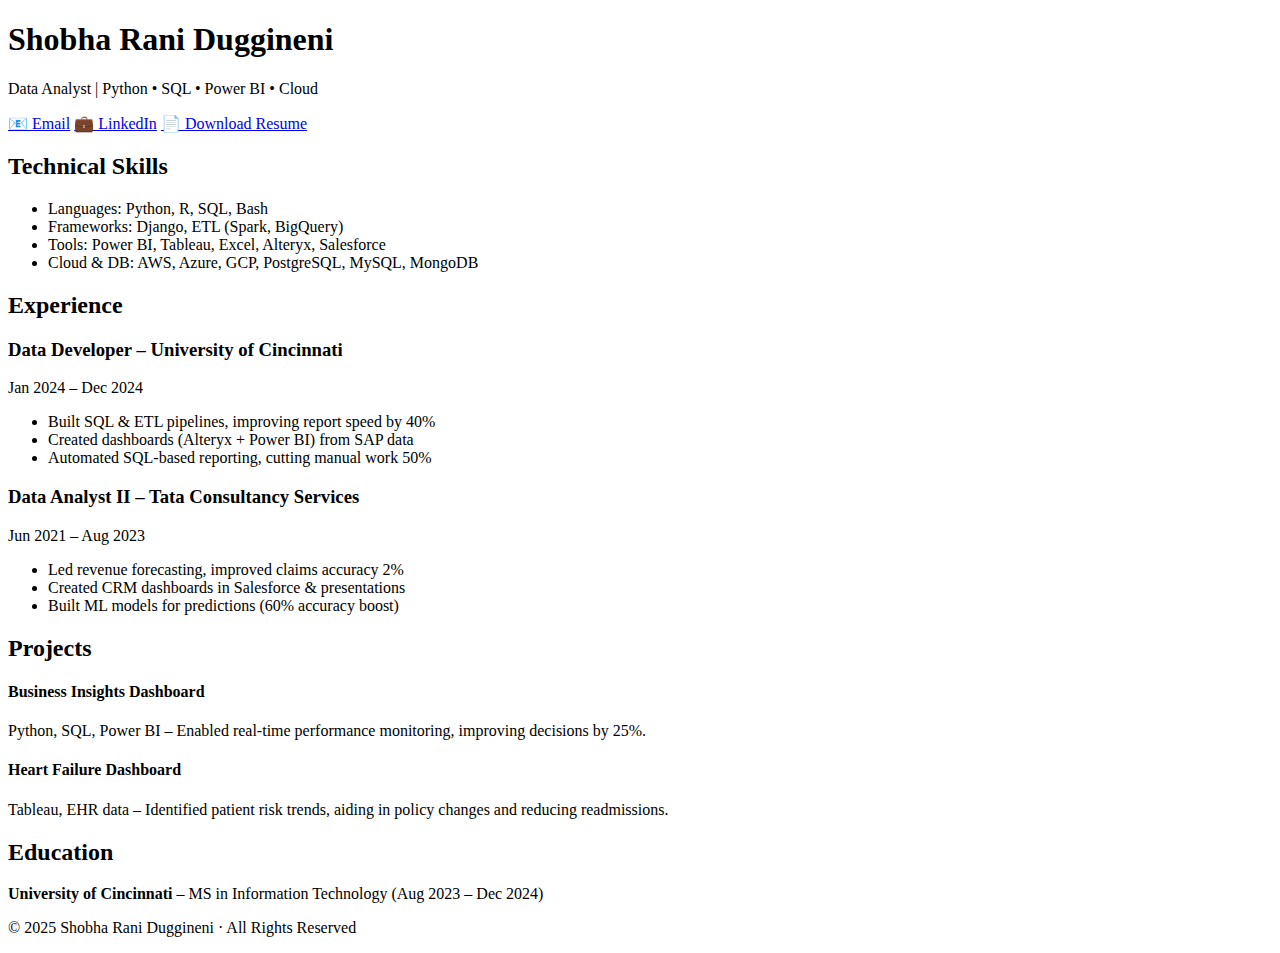
==== index.html @ 4eeff695 "Rename index (1).html to index.html" ====
<!DOCTYPE html>
<html lang="en">
<head>
    <meta charset="UTF-8" />
    <meta name="viewport" content="width=device-width, initial-scale=1.0"/>
    <title>Shobha Rani Duggineni – Portfolio</title>
    <link rel="stylesheet" href="styles.css"/>
</head>
<body>
    <div class="container">
        <header>
            <h1>Shobha Rani Duggineni</h1>
            <p class="subtitle">Data Analyst | Python • SQL • Power BI • Cloud</p>
            <div class="links">
                <a href="mailto:shobhaduggineni.d20@gmail.com">📧 Email</a>
                <a href="https://linkedin.com/in/shobha-duggineni" target="_blank">💼 LinkedIn</a>
                <a href="resume.pdf" download>📄 Download Resume</a>
            </div>
        </header>

        <section>
            <h2>Technical Skills</h2>
            <ul>
                <li>Languages: Python, R, SQL, Bash</li>
                <li>Frameworks: Django, ETL (Spark, BigQuery)</li>
                <li>Tools: Power BI, Tableau, Excel, Alteryx, Salesforce</li>
                <li>Cloud & DB: AWS, Azure, GCP, PostgreSQL, MySQL, MongoDB</li>
            </ul>
        </section>

        <section>
            <h2>Experience</h2>
            <div class="job">
                <h3>Data Developer – University of Cincinnati</h3>
                <p class="duration">Jan 2024 – Dec 2024</p>
                <ul>
                    <li>Built SQL & ETL pipelines, improving report speed by 40%</li>
                    <li>Created dashboards (Alteryx + Power BI) from SAP data</li>
                    <li>Automated SQL-based reporting, cutting manual work 50%</li>
                </ul>
            </div>
            <div class="job">
                <h3>Data Analyst II – Tata Consultancy Services</h3>
                <p class="duration">Jun 2021 – Aug 2023</p>
                <ul>
                    <li>Led revenue forecasting, improved claims accuracy 2%</li>
                    <li>Created CRM dashboards in Salesforce & presentations</li>
                    <li>Built ML models for predictions (60% accuracy boost)</li>
                </ul>
            </div>
        </section>

        <section>
            <h2>Projects</h2>
            <div class="project">
                <h4>Business Insights Dashboard</h4>
                <p>Python, SQL, Power BI – Enabled real-time performance monitoring, improving decisions by 25%.</p>
            </div>
            <div class="project">
                <h4>Heart Failure Dashboard</h4>
                <p>Tableau, EHR data – Identified patient risk trends, aiding in policy changes and reducing readmissions.</p>
            </div>
        </section>

        <section>
            <h2>Education</h2>
            <p><strong>University of Cincinnati</strong> – MS in Information Technology (Aug 2023 – Dec 2024)</p>
        </section>

        <footer>
            <p>© 2025 Shobha Rani Duggineni · All Rights Reserved</p>
        </footer>
    </div>
</body>
</html>
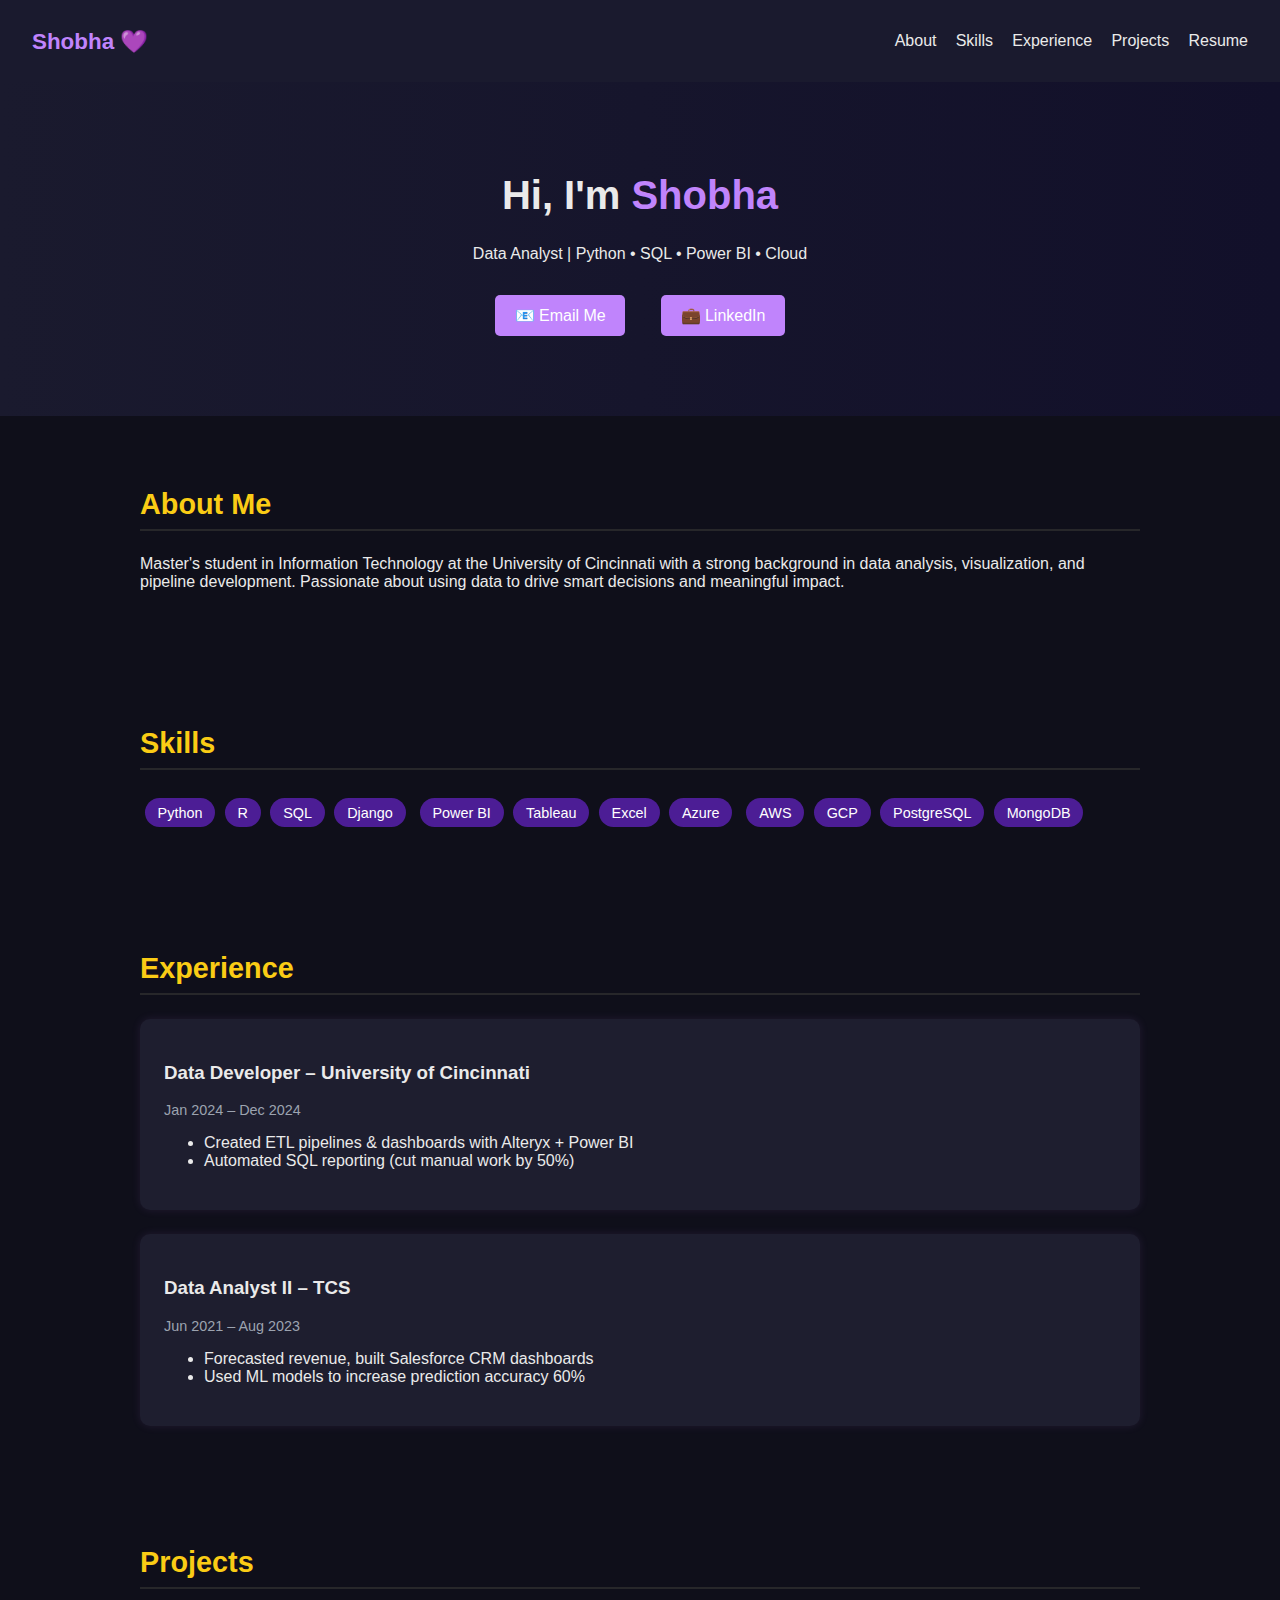
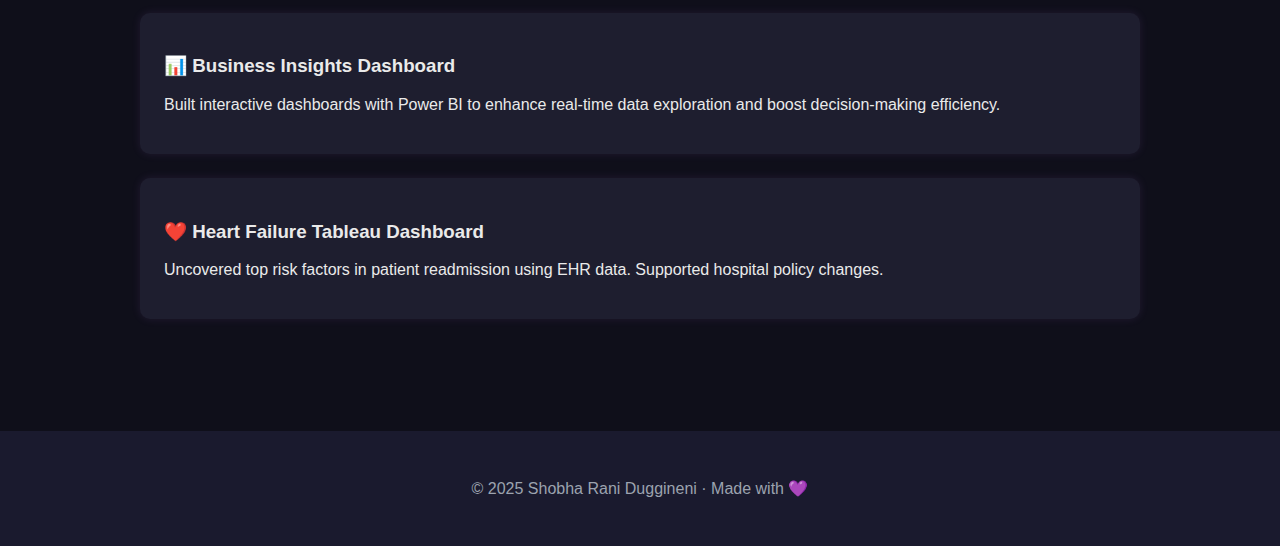
==== commit 1738b72b: "Add files via upload" ====
--- a/index.html
+++ b/index.html
@@ -2,75 +2,80 @@
 <!DOCTYPE html>
 <html lang="en">
 <head>
-    <meta charset="UTF-8" />
-    <meta name="viewport" content="width=device-width, initial-scale=1.0"/>
-    <title>Shobha Rani Duggineni – Portfolio</title>
-    <link rel="stylesheet" href="styles.css"/>
+  <meta charset="UTF-8" />
+  <meta name="viewport" content="width=device-width, initial-scale=1.0"/>
+  <title>Shobha Rani Duggineni – Portfolio</title>
+  <link rel="stylesheet" href="style.css"/>
 </head>
 <body>
-    <div class="container">
-        <header>
-            <h1>Shobha Rani Duggineni</h1>
-            <p class="subtitle">Data Analyst | Python • SQL • Power BI • Cloud</p>
-            <div class="links">
-                <a href="mailto:shobhaduggineni.d20@gmail.com">📧 Email</a>
-                <a href="https://linkedin.com/in/shobha-duggineni" target="_blank">💼 LinkedIn</a>
-                <a href="resume.pdf" download>📄 Download Resume</a>
-            </div>
-        </header>
+  <nav class="navbar">
+    <div class="logo">Shobha 💜</div>
+    <ul class="nav-links">
+      <li><a href="#about">About</a></li>
+      <li><a href="#skills">Skills</a></li>
+      <li><a href="#experience">Experience</a></li>
+      <li><a href="#projects">Projects</a></li>
+      <li><a href="resume.pdf" download>Resume</a></li>
+    </ul>
+  </nav>
 
-        <section>
-            <h2>Technical Skills</h2>
-            <ul>
-                <li>Languages: Python, R, SQL, Bash</li>
-                <li>Frameworks: Django, ETL (Spark, BigQuery)</li>
-                <li>Tools: Power BI, Tableau, Excel, Alteryx, Salesforce</li>
-                <li>Cloud & DB: AWS, Azure, GCP, PostgreSQL, MySQL, MongoDB</li>
-            </ul>
-        </section>
+  <header class="hero">
+    <h1>Hi, I'm <span>Shobha</span></h1>
+    <p>Data Analyst | Python • SQL • Power BI • Cloud</p>
+    <div class="cta-buttons">
+      <a href="mailto:shobhaduggineni.d20@gmail.com">📧 Email Me</a>
+      <a href="https://linkedin.com/in/shobha-duggineni" target="_blank">💼 LinkedIn</a>
+    </div>
+  </header>
 
-        <section>
-            <h2>Experience</h2>
-            <div class="job">
-                <h3>Data Developer – University of Cincinnati</h3>
-                <p class="duration">Jan 2024 – Dec 2024</p>
-                <ul>
-                    <li>Built SQL & ETL pipelines, improving report speed by 40%</li>
-                    <li>Created dashboards (Alteryx + Power BI) from SAP data</li>
-                    <li>Automated SQL-based reporting, cutting manual work 50%</li>
-                </ul>
-            </div>
-            <div class="job">
-                <h3>Data Analyst II – Tata Consultancy Services</h3>
-                <p class="duration">Jun 2021 – Aug 2023</p>
-                <ul>
-                    <li>Led revenue forecasting, improved claims accuracy 2%</li>
-                    <li>Created CRM dashboards in Salesforce & presentations</li>
-                    <li>Built ML models for predictions (60% accuracy boost)</li>
-                </ul>
-            </div>
-        </section>
+  <section id="about">
+    <h2>About Me</h2>
+    <p>Master's student in Information Technology at the University of Cincinnati with a strong background in data analysis, visualization, and pipeline development. Passionate about using data to drive smart decisions and meaningful impact.</p>
+  </section>
 
-        <section>
-            <h2>Projects</h2>
-            <div class="project">
-                <h4>Business Insights Dashboard</h4>
-                <p>Python, SQL, Power BI – Enabled real-time performance monitoring, improving decisions by 25%.</p>
-            </div>
-            <div class="project">
-                <h4>Heart Failure Dashboard</h4>
-                <p>Tableau, EHR data – Identified patient risk trends, aiding in policy changes and reducing readmissions.</p>
-            </div>
-        </section>
+  <section id="skills">
+    <h2>Skills</h2>
+    <div class="tags">
+      <span>Python</span><span>R</span><span>SQL</span><span>Django</span>
+      <span>Power BI</span><span>Tableau</span><span>Excel</span><span>Azure</span>
+      <span>AWS</span><span>GCP</span><span>PostgreSQL</span><span>MongoDB</span>
+    </div>
+  </section>
 
-        <section>
-            <h2>Education</h2>
-            <p><strong>University of Cincinnati</strong> – MS in Information Technology (Aug 2023 – Dec 2024)</p>
-        </section>
+  <section id="experience">
+    <h2>Experience</h2>
+    <div class="card">
+      <h3>Data Developer – University of Cincinnati</h3>
+      <p class="date">Jan 2024 – Dec 2024</p>
+      <ul>
+        <li>Created ETL pipelines & dashboards with Alteryx + Power BI</li>
+        <li>Automated SQL reporting (cut manual work by 50%)</li>
+      </ul>
+    </div>
+    <div class="card">
+      <h3>Data Analyst II – TCS</h3>
+      <p class="date">Jun 2021 – Aug 2023</p>
+      <ul>
+        <li>Forecasted revenue, built Salesforce CRM dashboards</li>
+        <li>Used ML models to increase prediction accuracy 60%</li>
+      </ul>
+    </div>
+  </section>
 
-        <footer>
-            <p>© 2025 Shobha Rani Duggineni · All Rights Reserved</p>
-        </footer>
+  <section id="projects">
+    <h2>Projects</h2>
+    <div class="card">
+      <h3>📊 Business Insights Dashboard</h3>
+      <p>Built interactive dashboards with Power BI to enhance real-time data exploration and boost decision-making efficiency.</p>
     </div>
+    <div class="card">
+      <h3>❤️ Heart Failure Tableau Dashboard</h3>
+      <p>Uncovered top risk factors in patient readmission using EHR data. Supported hospital policy changes.</p>
+    </div>
+  </section>
+
+  <footer>
+    <p>© 2025 Shobha Rani Duggineni · Made with 💜</p>
+  </footer>
 </body>
 </html>
--- a/style.css
+++ b/style.css
@@ -0,0 +1,98 @@
+
+body {
+  margin: 0;
+  font-family: 'Segoe UI', sans-serif;
+  background-color: #0f0f1a;
+  color: #eaeaea;
+  scroll-behavior: smooth;
+}
+.navbar {
+  background-color: #1a1a2e;
+  padding: 1rem 2rem;
+  display: flex;
+  justify-content: space-between;
+  align-items: center;
+  position: sticky;
+  top: 0;
+  z-index: 999;
+}
+.logo {
+  font-size: 1.4rem;
+  font-weight: bold;
+  color: #c084fc;
+}
+.nav-links {
+  list-style: none;
+  display: flex;
+  gap: 1.2rem;
+}
+.nav-links li a {
+  text-decoration: none;
+  color: #eaeaea;
+  transition: color 0.2s ease-in-out;
+}
+.nav-links li a:hover {
+  color: #c084fc;
+}
+.hero {
+  text-align: center;
+  padding: 4rem 2rem;
+  background: linear-gradient(to right, #1a1a2e, #12102a);
+}
+.hero h1 {
+  font-size: 2.5rem;
+}
+.hero h1 span {
+  color: #c084fc;
+}
+.cta-buttons a {
+  margin: 1rem;
+  padding: 0.7rem 1.2rem;
+  background-color: #c084fc;
+  color: #fff;
+  border-radius: 5px;
+  text-decoration: none;
+  display: inline-block;
+}
+section {
+  padding: 3rem 2rem;
+  max-width: 1000px;
+  margin: auto;
+}
+h2 {
+  font-size: 1.8rem;
+  color: #facc15;
+  border-bottom: 2px solid #27272a;
+  padding-bottom: 0.5rem;
+}
+.tags span {
+  display: inline-block;
+  background-color: #4c1d95;
+  color: #fff;
+  padding: 0.4rem 0.8rem;
+  margin: 0.3rem;
+  border-radius: 999px;
+  font-size: 0.9rem;
+}
+.card {
+  background-color: #1e1e2f;
+  padding: 1.5rem;
+  margin-top: 1.5rem;
+  border-radius: 10px;
+  box-shadow: 0 0 10px rgba(192, 132, 252, 0.1);
+  transition: transform 0.2s ease;
+}
+.card:hover {
+  transform: scale(1.02);
+}
+.date {
+  font-size: 0.9rem;
+  color: #9ca3af;
+}
+footer {
+  text-align: center;
+  padding: 2rem;
+  color: #9ca3af;
+  background-color: #1a1a2e;
+  margin-top: 4rem;
+}
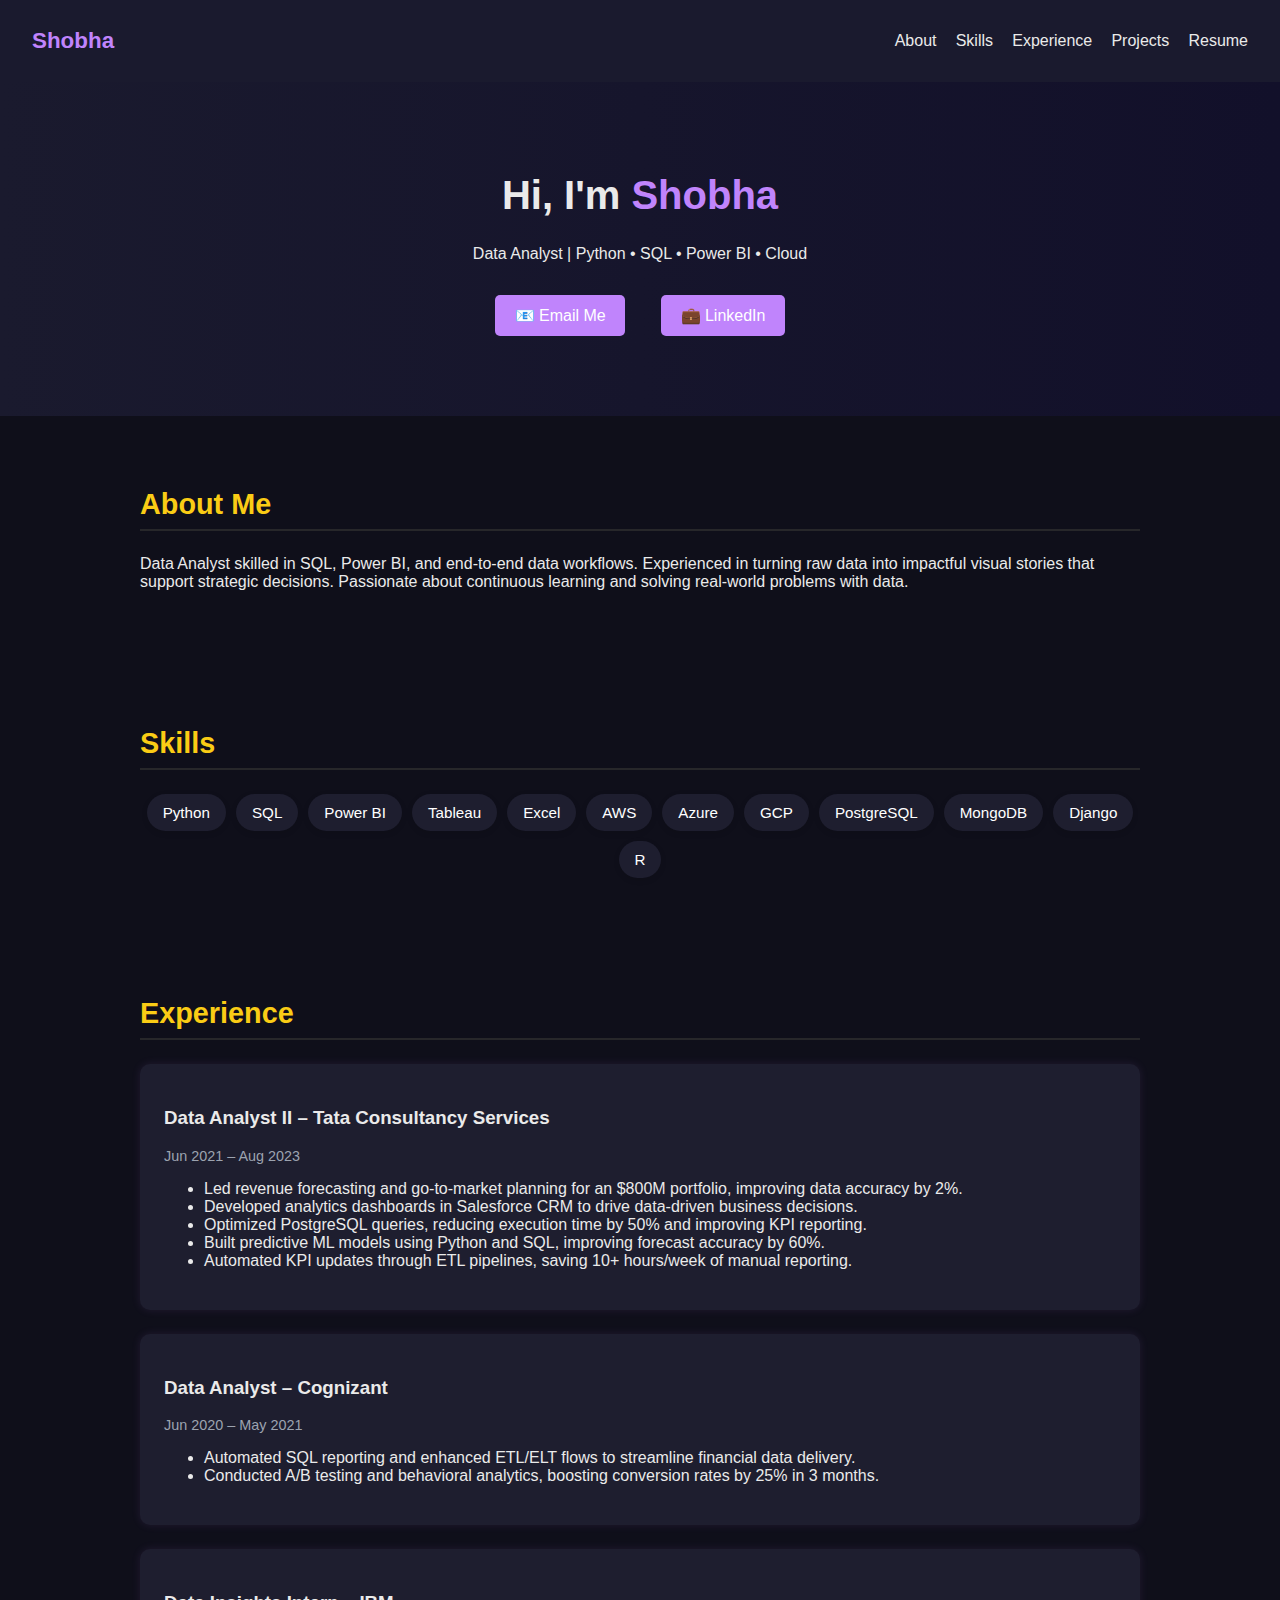
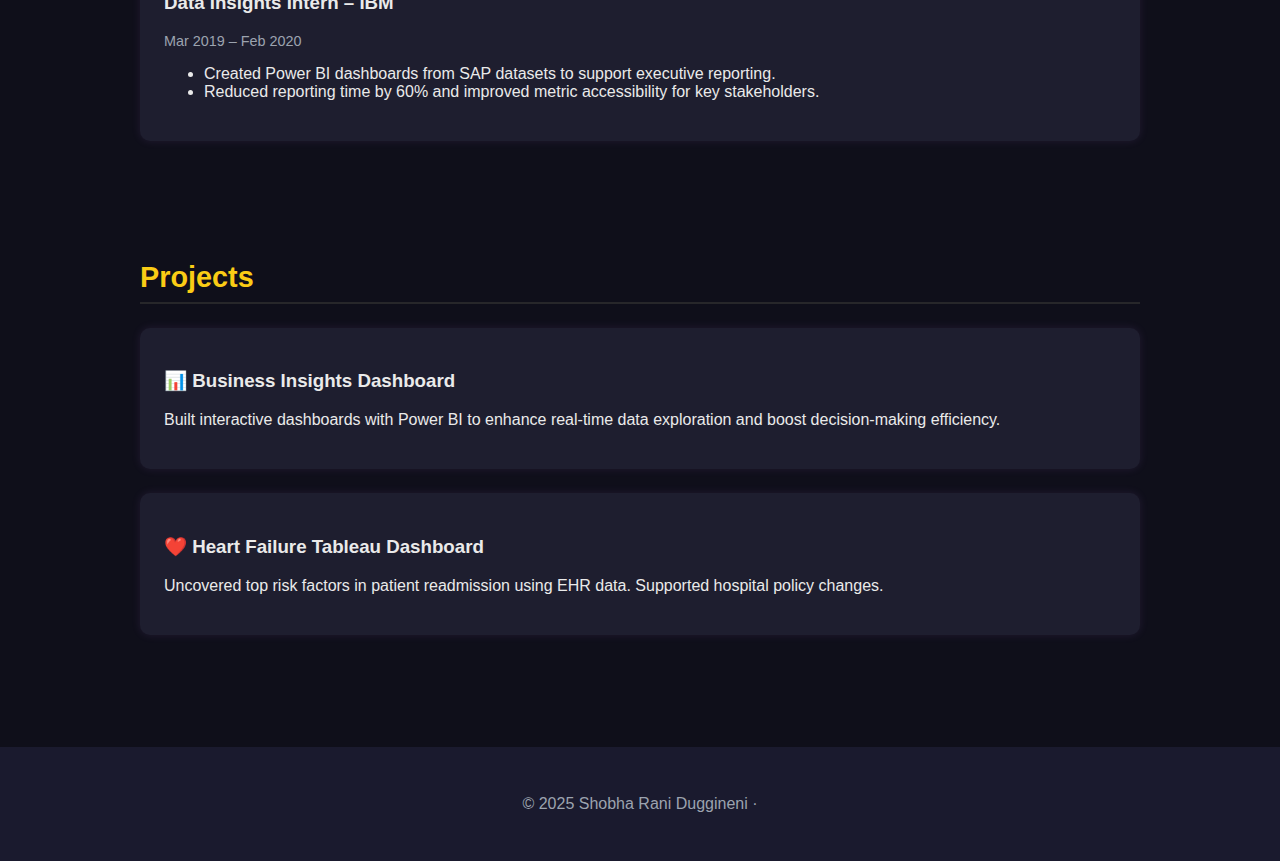
==== commit aed0e187: "Update index.html" ====
--- a/index.html
+++ b/index.html
@@ -1,4 +1,3 @@
-
 <!DOCTYPE html>
 <html lang="en">
 <head>
@@ -6,10 +5,37 @@
   <meta name="viewport" content="width=device-width, initial-scale=1.0"/>
   <title>Shobha Rani Duggineni – Portfolio</title>
   <link rel="stylesheet" href="style.css"/>
+  <style>
+    /* 🔵 New Skills Styling */
+    .skills-container {
+      display: flex;
+      flex-wrap: wrap;
+      gap: 10px;
+      margin-top: 1rem;
+      justify-content: center;
+    }
+
+    .skill-tag {
+      background: #1e1e2f;
+      color: #ffffff;
+      padding: 10px 16px;
+      border-radius: 25px;
+      font-size: 0.95rem;
+      font-weight: 500;
+      transition: transform 0.2s ease, background 0.3s ease;
+      box-shadow: 0 2px 6px rgba(0,0,0,0.1);
+      cursor: default;
+    }
+
+    .skill-tag:hover {
+      transform: scale(1.05);
+      background: #007bff;
+    }
+  </style>
 </head>
 <body>
   <nav class="navbar">
-    <div class="logo">Shobha 💜</div>
+    <div class="logo">Shobha</div>
     <ul class="nav-links">
       <li><a href="#about">About</a></li>
       <li><a href="#skills">Skills</a></li>
@@ -30,34 +56,58 @@
 
   <section id="about">
     <h2>About Me</h2>
-    <p>Master's student in Information Technology at the University of Cincinnati with a strong background in data analysis, visualization, and pipeline development. Passionate about using data to drive smart decisions and meaningful impact.</p>
+    <p>Data Analyst skilled in SQL, Power BI, and end-to-end data workflows. Experienced in turning raw data into impactful visual 
+      stories that support strategic decisions. Passionate about continuous learning and solving real-world problems with data.</p>
   </section>
 
   <section id="skills">
     <h2>Skills</h2>
-    <div class="tags">
-      <span>Python</span><span>R</span><span>SQL</span><span>Django</span>
-      <span>Power BI</span><span>Tableau</span><span>Excel</span><span>Azure</span>
-      <span>AWS</span><span>GCP</span><span>PostgreSQL</span><span>MongoDB</span>
+    <div class="skills-container">
+      <span class="skill-tag">Python</span>
+      <span class="skill-tag">SQL</span>
+      <span class="skill-tag">Power BI</span>
+      <span class="skill-tag">Tableau</span>
+      <span class="skill-tag">Excel</span>
+      <span class="skill-tag">AWS</span>
+      <span class="skill-tag">Azure</span>
+      <span class="skill-tag">GCP</span>
+      <span class="skill-tag">PostgreSQL</span>
+      <span class="skill-tag">MongoDB</span>
+      <span class="skill-tag">Django</span>
+      <span class="skill-tag">R</span>
     </div>
   </section>
 
   <section id="experience">
     <h2>Experience</h2>
+
     <div class="card">
-      <h3>Data Developer – University of Cincinnati</h3>
-      <p class="date">Jan 2024 – Dec 2024</p>
+      <h3>Data Analyst II – Tata Consultancy Services</h3>
+      <p class="date">Jun 2021 – Aug 2023</p>
       <ul>
-        <li>Created ETL pipelines & dashboards with Alteryx + Power BI</li>
-        <li>Automated SQL reporting (cut manual work by 50%)</li>
+        <li>Led revenue forecasting and go-to-market planning for an $800M portfolio, improving data accuracy by 2%.</li>
+        <li>Developed analytics dashboards in Salesforce CRM to drive data-driven business decisions.</li>
+        <li>Optimized PostgreSQL queries, reducing execution time by 50% and improving KPI reporting.</li>
+        <li>Built predictive ML models using Python and SQL, improving forecast accuracy by 60%.</li>
+        <li>Automated KPI updates through ETL pipelines, saving 10+ hours/week of manual reporting.</li>
       </ul>
     </div>
+
     <div class="card">
-      <h3>Data Analyst II – TCS</h3>
-      <p class="date">Jun 2021 – Aug 2023</p>
+      <h3>Data Analyst – Cognizant</h3>
+      <p class="date">Jun 2020 – May 2021</p>
       <ul>
-        <li>Forecasted revenue, built Salesforce CRM dashboards</li>
-        <li>Used ML models to increase prediction accuracy 60%</li>
+        <li>Automated SQL reporting and enhanced ETL/ELT flows to streamline financial data delivery.</li>
+        <li>Conducted A/B testing and behavioral analytics, boosting conversion rates by 25% in 3 months.</li>
+      </ul>
+    </div>
+
+    <div class="card">
+      <h3>Data Insights Intern – IBM</h3>
+      <p class="date">Mar 2019 – Feb 2020</p>
+      <ul>
+        <li>Created Power BI dashboards from SAP datasets to support executive reporting.</li>
+        <li>Reduced reporting time by 60% and improved metric accessibility for key stakeholders.</li>
       </ul>
     </div>
   </section>
@@ -75,7 +125,7 @@
   </section>
 
   <footer>
-    <p>© 2025 Shobha Rani Duggineni · Made with 💜</p>
+    <p>© 2025 Shobha Rani Duggineni · </p>
   </footer>
 </body>
 </html>
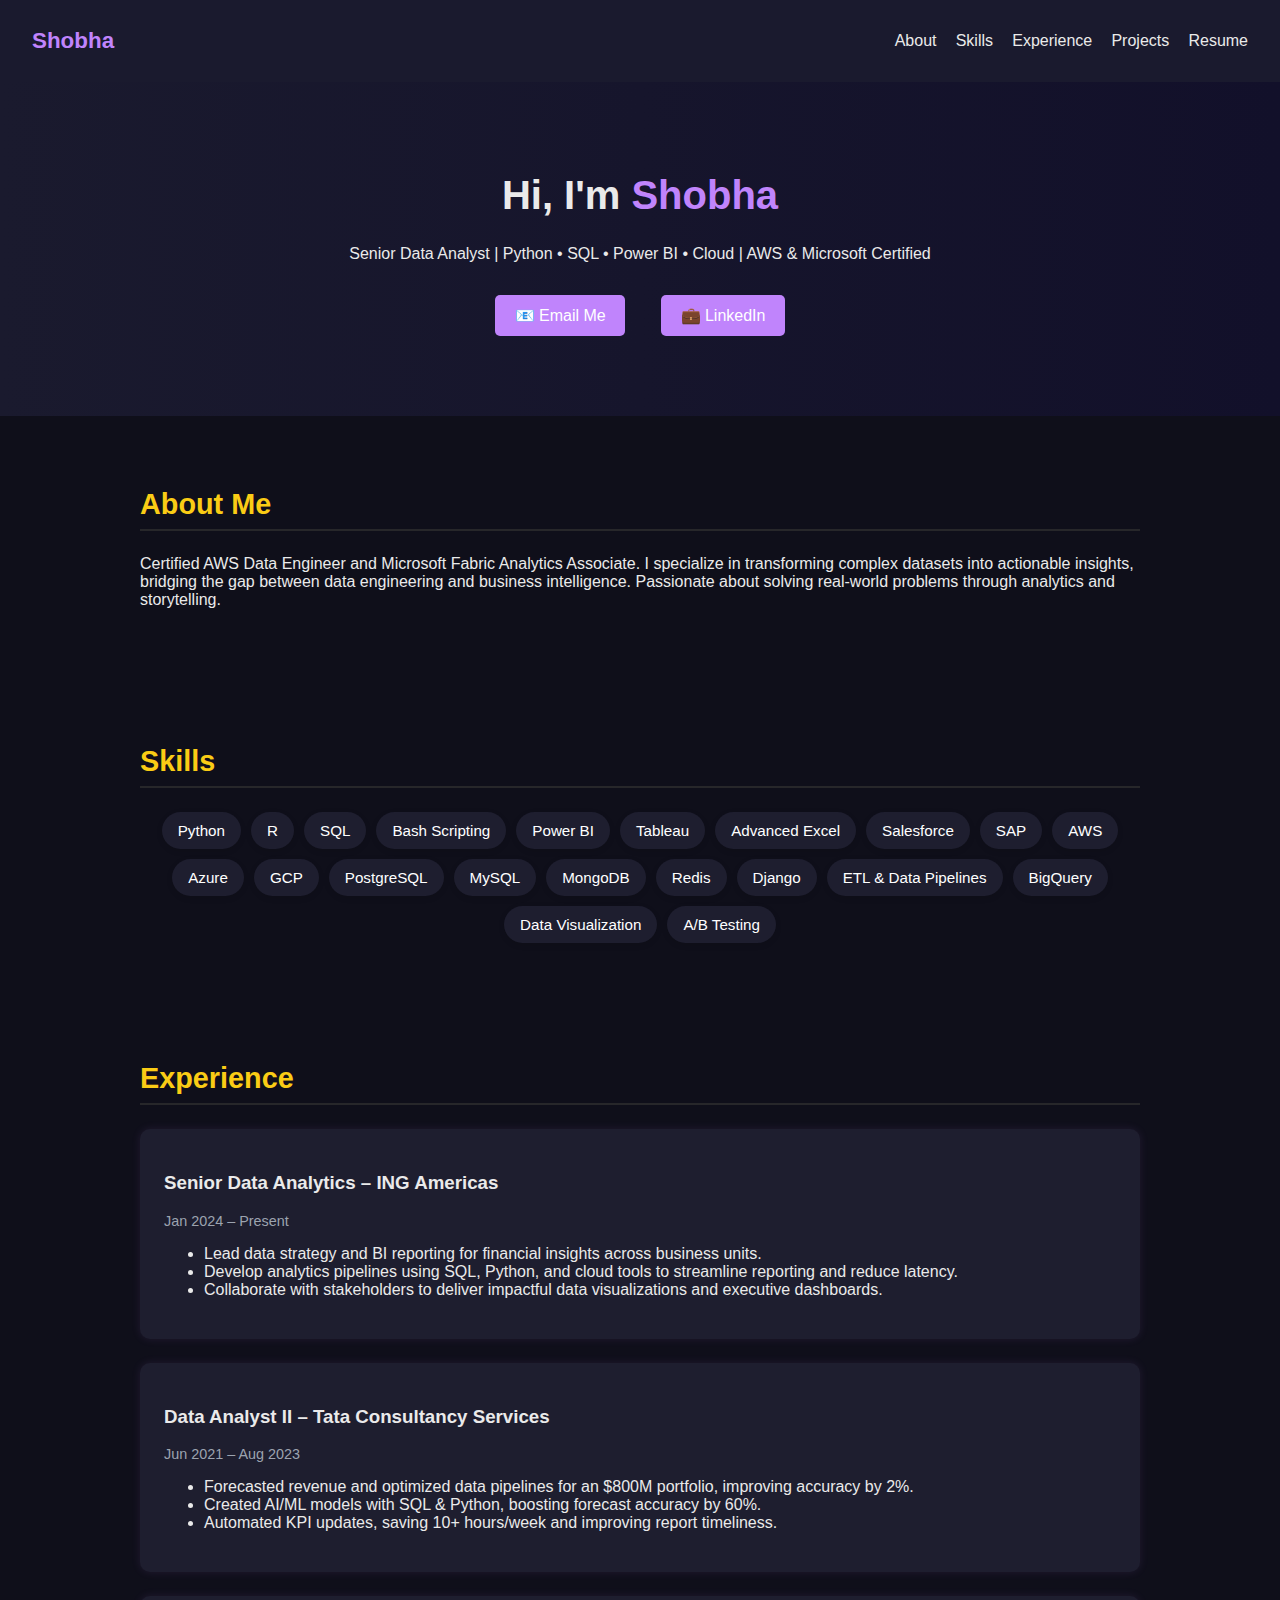
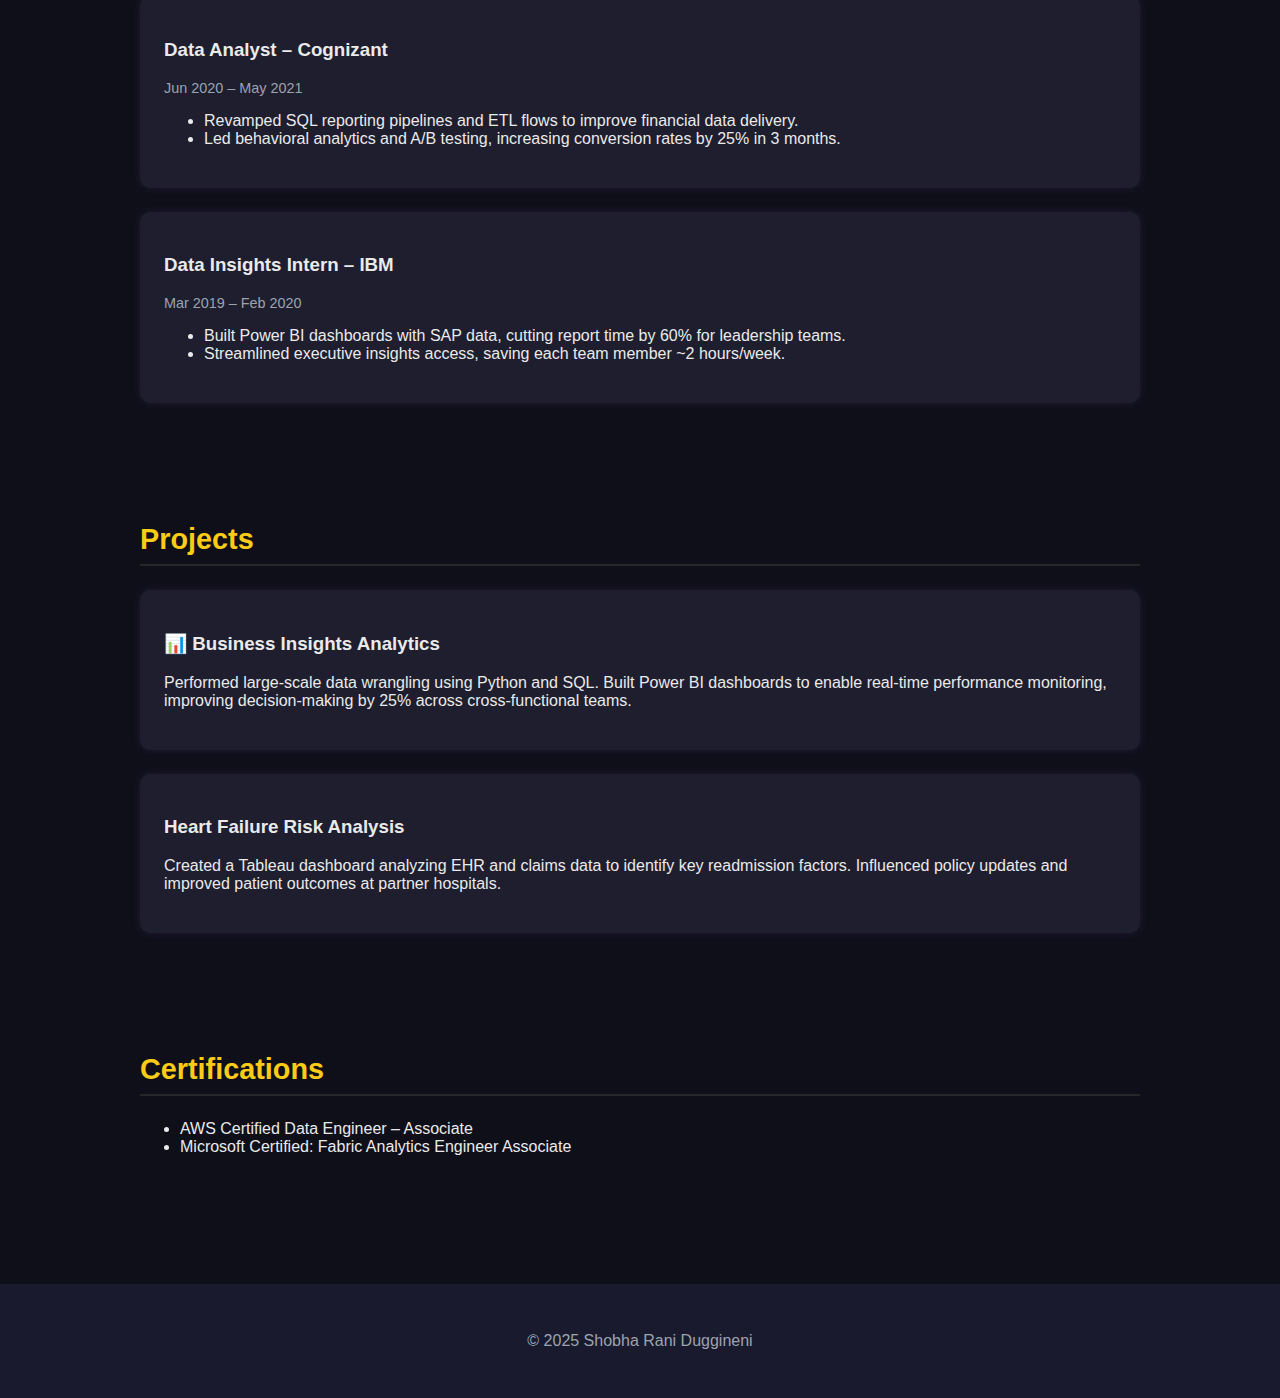
==== commit 66d1ad43: "Update index.html" ====
--- a/index.html
+++ b/index.html
@@ -6,7 +6,6 @@
   <title>Shobha Rani Duggineni – Portfolio</title>
   <link rel="stylesheet" href="style.css"/>
   <style>
-    /* 🔵 New Skills Styling */
     .skills-container {
       display: flex;
       flex-wrap: wrap;
@@ -47,7 +46,7 @@
 
   <header class="hero">
     <h1>Hi, I'm <span>Shobha</span></h1>
-    <p>Data Analyst | Python • SQL • Power BI • Cloud</p>
+    <p>Senior Data Analyst | Python • SQL • Power BI • Cloud | AWS & Microsoft Certified</p>
     <div class="cta-buttons">
       <a href="mailto:shobhaduggineni.d20@gmail.com">📧 Email Me</a>
       <a href="https://linkedin.com/in/shobha-duggineni" target="_blank">💼 LinkedIn</a>
@@ -56,25 +55,34 @@
 
   <section id="about">
     <h2>About Me</h2>
-    <p>Data Analyst skilled in SQL, Power BI, and end-to-end data workflows. Experienced in turning raw data into impactful visual 
-      stories that support strategic decisions. Passionate about continuous learning and solving real-world problems with data.</p>
+    <p>Certified AWS Data Engineer and Microsoft Fabric Analytics Associate. I specialize in transforming complex datasets into actionable insights, bridging the gap between data engineering and business intelligence. Passionate about solving real-world problems through analytics and storytelling.</p>
   </section>
 
   <section id="skills">
     <h2>Skills</h2>
     <div class="skills-container">
       <span class="skill-tag">Python</span>
+      <span class="skill-tag">R</span>
       <span class="skill-tag">SQL</span>
+      <span class="skill-tag">Bash Scripting</span>
       <span class="skill-tag">Power BI</span>
       <span class="skill-tag">Tableau</span>
-      <span class="skill-tag">Excel</span>
+      <span class="skill-tag">Advanced Excel</span>
+      <span class="skill-tag">Salesforce</span>
+      <span class="skill-tag">SAP</span>
       <span class="skill-tag">AWS</span>
       <span class="skill-tag">Azure</span>
       <span class="skill-tag">GCP</span>
       <span class="skill-tag">PostgreSQL</span>
+      <span class="skill-tag">MySQL</span>
       <span class="skill-tag">MongoDB</span>
+      <span class="skill-tag">Redis</span>
       <span class="skill-tag">Django</span>
-      <span class="skill-tag">R</span>
+      <span class="skill-tag">ETL & Data Pipelines</span>
+      <span class="skill-tag">BigQuery</span>
+      <span class="skill-tag">Data Visualization</span>
+       <span class="skill-tag">A/B Testing</span>
+      
     </div>
   </section>
 
@@ -82,14 +90,22 @@
     <h2>Experience</h2>
 
     <div class="card">
+      <h3>Senior Data Analytics – ING Americas</h3>
+      <p class="date">Jan 2024 – Present</p>
+      <ul>
+        <li>Lead data strategy and BI reporting for financial insights across business units.</li>
+        <li>Develop analytics pipelines using SQL, Python, and cloud tools to streamline reporting and reduce latency.</li>
+        <li>Collaborate with stakeholders to deliver impactful data visualizations and executive dashboards.</li>
+      </ul>
+    </div>
+
+    <div class="card">
       <h3>Data Analyst II – Tata Consultancy Services</h3>
       <p class="date">Jun 2021 – Aug 2023</p>
       <ul>
-        <li>Led revenue forecasting and go-to-market planning for an $800M portfolio, improving data accuracy by 2%.</li>
-        <li>Developed analytics dashboards in Salesforce CRM to drive data-driven business decisions.</li>
-        <li>Optimized PostgreSQL queries, reducing execution time by 50% and improving KPI reporting.</li>
-        <li>Built predictive ML models using Python and SQL, improving forecast accuracy by 60%.</li>
-        <li>Automated KPI updates through ETL pipelines, saving 10+ hours/week of manual reporting.</li>
+        <li>Forecasted revenue and optimized data pipelines for an $800M portfolio, improving accuracy by 2%.</li>
+        <li>Created AI/ML models with SQL & Python, boosting forecast accuracy by 60%.</li>
+        <li>Automated KPI updates, saving 10+ hours/week and improving report timeliness.</li>
       </ul>
     </div>
 
@@ -97,8 +113,8 @@
       <h3>Data Analyst – Cognizant</h3>
       <p class="date">Jun 2020 – May 2021</p>
       <ul>
-        <li>Automated SQL reporting and enhanced ETL/ELT flows to streamline financial data delivery.</li>
-        <li>Conducted A/B testing and behavioral analytics, boosting conversion rates by 25% in 3 months.</li>
+        <li>Revamped SQL reporting pipelines and ETL flows to improve financial data delivery.</li>
+        <li>Led behavioral analytics and A/B testing, increasing conversion rates by 25% in 3 months.</li>
       </ul>
     </div>
 
@@ -106,8 +122,8 @@
       <h3>Data Insights Intern – IBM</h3>
       <p class="date">Mar 2019 – Feb 2020</p>
       <ul>
-        <li>Created Power BI dashboards from SAP datasets to support executive reporting.</li>
-        <li>Reduced reporting time by 60% and improved metric accessibility for key stakeholders.</li>
+        <li>Built Power BI dashboards with SAP data, cutting report time by 60% for leadership teams.</li>
+        <li>Streamlined executive insights access, saving each team member ~2 hours/week.</li>
       </ul>
     </div>
   </section>
@@ -115,17 +131,25 @@
   <section id="projects">
     <h2>Projects</h2>
     <div class="card">
-      <h3>📊 Business Insights Dashboard</h3>
-      <p>Built interactive dashboards with Power BI to enhance real-time data exploration and boost decision-making efficiency.</p>
+      <h3>📊 Business Insights Analytics</h3>
+      <p>Performed large-scale data wrangling using Python and SQL. Built Power BI dashboards to enable real-time performance monitoring, improving decision-making by 25% across cross-functional teams.</p>
     </div>
     <div class="card">
-      <h3>❤️ Heart Failure Tableau Dashboard</h3>
-      <p>Uncovered top risk factors in patient readmission using EHR data. Supported hospital policy changes.</p>
+      <h3> Heart Failure Risk Analysis</h3>
+      <p>Created a Tableau dashboard analyzing EHR and claims data to identify key readmission factors. Influenced policy updates and improved patient outcomes at partner hospitals.</p>
     </div>
   </section>
 
+  <section id="certifications">
+    <h2>Certifications</h2>
+    <ul>
+      <li>AWS Certified Data Engineer – Associate</li>
+      <li>Microsoft Certified: Fabric Analytics Engineer Associate</li>
+    </ul>
+  </section>
+
   <footer>
-    <p>© 2025 Shobha Rani Duggineni · </p>
+    <p>© 2025 Shobha Rani Duggineni </p>
   </footer>
 </body>
 </html>
